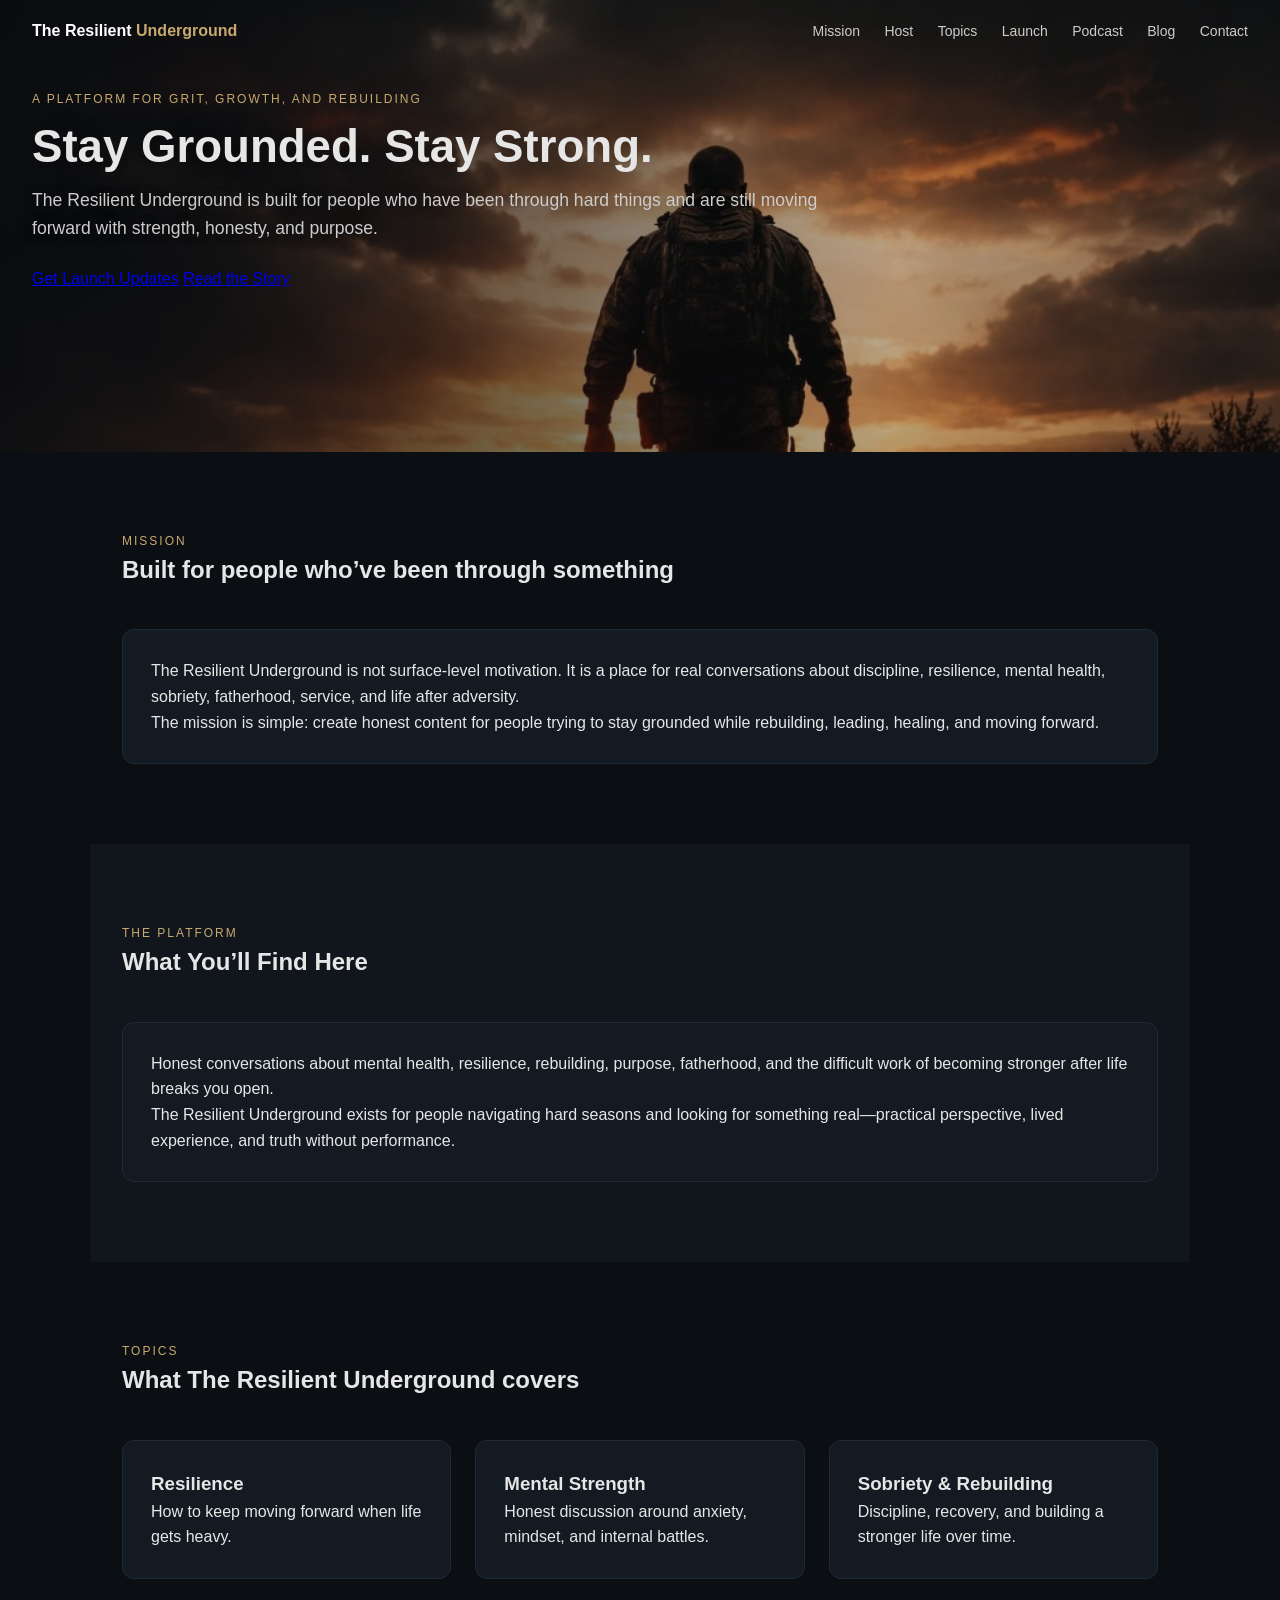
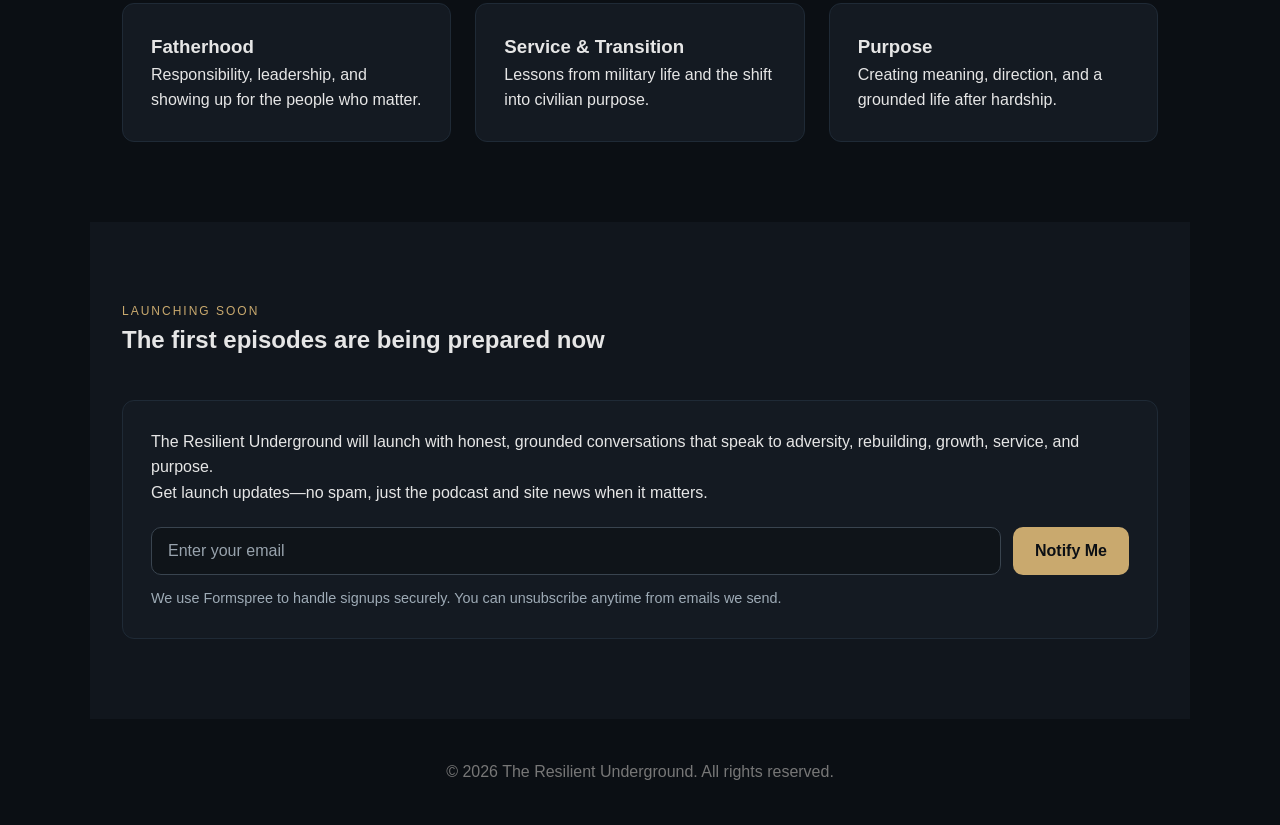
==== index.html @ d8cbc5ac "Hero image: full-width bleed; keep strip height (100% auto) Made-with: Cursor" ====
<!DOCTYPE html>
<html lang="en">
<head>
  <meta charset="UTF-8" />
  <meta name="viewport" content="width=device-width, initial-scale=1.0" />
  <link rel="icon" href="favicon.png" type="image/png" />
  <link rel="apple-touch-icon" href="favicon.png" />
  <title>The Resilient Underground</title>
  <meta
    name="description"
    content="The Resilient Underground is a podcast and platform focused on resilience, mental strength, sobriety, fatherhood, service, and rebuilding after adversity."
  />
  <link rel="stylesheet" href="styles.css?v=20260421-2" />
</head>
<body>

<header class="hero hero--home">
  <nav class="nav">
    <a class="brand" href="index.html" aria-label="The Resilient Underground home">
      <span class="logo-main">The Resilient</span>
      <span class="logo-accent">Underground</span>
    </a>

    <div class="nav-links">
      <a href="#mission">Mission</a>
      <a href="host.html">Host</a>
      <a href="#topics">Topics</a>
      <a href="#launch">Launch</a>
      <a href="podcast.html">Podcast</a>
      <a href="blog.html">Blog</a>
      <a href="contact.html">Contact</a>
    </div>
  </nav>

  <div class="hero-inner">
    <p class="eyebrow">A platform for grit, growth, and rebuilding</p>
    <h1>Stay Grounded. Stay Strong.</h1>
    <p class="hero-copy">
      The Resilient Underground is built for people who have been through hard things
      and are still moving forward with strength, honesty, and purpose.
    </p>

    <div class="hero-actions">
      <a class="button button-gold" href="#launch">Get Launch Updates</a>
      <a class="button button-outline" href="host.html">Read the Story</a>
    </div>
  </div>
</header>

<main>

  <section id="mission" class="section">
    <div class="section-header">
      <p class="section-kicker">Mission</p>
      <h2>Built for people who’ve been through something</h2>
    </div>

    <div class="card">
      <p>
        The Resilient Underground is not surface-level motivation. It is a place for
        real conversations about discipline, resilience, mental health, sobriety,
        fatherhood, service, and life after adversity.
      </p>
      <p>
        The mission is simple: create honest content for people trying to stay
        grounded while rebuilding, leading, healing, and moving forward.
      </p>
    </div>
  </section>

  <section id="what-youll-find" class="section section-alt">
    <div class="section-header">
      <p class="section-kicker">The platform</p>
      <h2>What You’ll Find Here</h2>
    </div>

    <div class="card">
      <p>
        Honest conversations about mental health, resilience, rebuilding, purpose, fatherhood,
        and the difficult work of becoming stronger after life breaks you open.
      </p>
      <p>
        The Resilient Underground exists for people navigating hard seasons and looking for
        something real—practical perspective, lived experience, and truth without performance.
      </p>
    </div>
  </section>

  <section id="topics" class="section">
    <div class="section-header">
      <p class="section-kicker">Topics</p>
      <h2>What The Resilient Underground covers</h2>
    </div>

    <div class="grid">
      <div class="card topic-card">
        <h3>Resilience</h3>
        <p>How to keep moving forward when life gets heavy.</p>
      </div>

      <div class="card topic-card">
        <h3>Mental Strength</h3>
        <p>Honest discussion around anxiety, mindset, and internal battles.</p>
      </div>

      <div class="card topic-card">
        <h3>Sobriety & Rebuilding</h3>
        <p>Discipline, recovery, and building a stronger life over time.</p>
      </div>

      <div class="card topic-card">
        <h3>Fatherhood</h3>
        <p>Responsibility, leadership, and showing up for the people who matter.</p>
      </div>

      <div class="card topic-card">
        <h3>Service & Transition</h3>
        <p>Lessons from military life and the shift into civilian purpose.</p>
      </div>

      <div class="card topic-card">
        <h3>Purpose</h3>
        <p>Creating meaning, direction, and a grounded life after hardship.</p>
      </div>
    </div>
  </section>

  <section id="launch" class="section section-alt">
    <div class="section-header">
      <p class="section-kicker">Launching Soon</p>
      <h2>The first episodes are being prepared now</h2>
    </div>

    <div class="card launch-card">
      <p>
        The Resilient Underground will launch with honest, grounded conversations that
        speak to adversity, rebuilding, growth, service, and purpose.
      </p>

      <p>
        Get launch updates—no spam, just the podcast and site news when it matters.
      </p>

      <!-- Formspree form xpqojagy — dashboard: https://formspree.io/forms/xpqojagy/integration -->
      <form
        class="signup"
        action="https://formspree.io/f/xpqojagy"
        method="POST"
      >
        <input type="hidden" name="_subject" value="The Resilient Underground — launch list signup" />
        <input
          type="hidden"
          name="_next"
          value="https://theresilientunderground.com/index.html#thanks"
        />
        <input type="text" name="_gotcha" class="signup-honeypot" tabindex="-1" autocomplete="off" aria-hidden="true" />
        <label class="signup-label" for="launch-email">Email</label>
        <div class="signup-row">
          <input
            id="launch-email"
            type="email"
            name="email"
            placeholder="Enter your email"
            required
            autocomplete="email"
            inputmode="email"
          />
          <button type="submit">Notify Me</button>
        </div>
      </form>

      <p id="thanks" class="signup-thanks" tabindex="-1">
        Thanks — you’re on the list. We’ll email you when there’s news about the launch.
      </p>

      <p class="small-note">
        We use Formspree to handle signups securely. You can unsubscribe anytime from emails we send.
      </p>
    </div>
  </section>

</main>

<footer class="footer">
  <p>© 2026 The Resilient Underground. All rights reserved.</p>
</footer>

</body>
</html>
---- styles.css ----
/* RESET */
* {
  margin: 0;
  padding: 0;
  box-sizing: border-box;
}

/* BASE */
html {
  overflow-x: hidden;
}

body {
  font-family: -apple-system, BlinkMacSystemFont, "Segoe UI", Roboto, sans-serif;
  background: #0b0f14;
  color: #e6e6e6;
  line-height: 1.6;
  width: 100%;
}

/* NAV */
.nav {
  display: flex;
  justify-content: space-between;
  align-items: center;
  padding: 24px 32px;
  position: relative;
  z-index: 10;
}

.nav-links a {
  margin-left: 20px;
  text-decoration: none;
  color: #ccc;
  font-size: 14px;
}

.nav-links a:hover {
  color: #fff;
}

/* BRAND */
.brand {
  font-weight: bold;
}

a.brand {
  text-decoration: none;
  color: inherit;
  cursor: pointer;
}

a.brand:hover {
  opacity: 0.92;
}

.logo-main {
  color: #fff;
}

.logo-accent {
  color: #c9a96e;
}

/* HERO — one shared block for every page.
   hero-bg.png is 1024×682. The photo strip uses a fraction of full width-height so the
   hero is shorter, main content sits higher, and copy sits under the nav (not pinned
   to the bottom). Taller pages still grow below the strip when copy + nav need it. */
.hero {
  --hero-photo-h-raw: min(calc(100vw * 682 / 1024 * 0.53), 500px);
  --hero-photo-h: max(var(--hero-photo-h-raw), 210px);
  position: relative;
  width: 100vw;
  margin-left: calc(50% - 50vw);
  margin-right: calc(50% - 50vw);
  box-sizing: border-box;
  min-height: var(--hero-photo-h);
  background-color: #0b0f14;
  background-image: none;
  display: flex;
  flex-direction: column;
  justify-content: flex-start;
}

.hero > .nav {
  padding-top: 18px;
  padding-bottom: 18px;
}

.hero::after {
  content: "";
  position: absolute;
  top: 0;
  left: 0;
  right: 0;
  width: 100%;
  height: var(--hero-photo-h);
  z-index: 0;
  overflow: hidden;
  background-color: #0b0f14;
  background-image: url("hero-bg.png");
  /* Full bleed left–right; strip height unchanged—extra image height clips at bottom */
  background-size: 100% auto;
  background-position: center top;
  background-repeat: no-repeat;
  pointer-events: none;
}

/* Readable overlay: keeps gold/white text legible without changing palette */
.hero::before {
  content: "";
  position: absolute;
  inset: 0;
  z-index: 1;
  pointer-events: none;
  background: linear-gradient(
    90deg,
    rgba(8, 10, 14, 0.88) 0%,
    rgba(8, 10, 14, 0.55) 42%,
    rgba(8, 10, 14, 0.28) 70%,
    rgba(8, 10, 14, 0.45) 100%
  );
}

.hero-inner {
  position: relative;
  z-index: 2;
  padding: 28px 32px 36px;
  max-width: 900px;
}

.hero-inner h1 {
  text-shadow: 0 2px 28px rgba(0, 0, 0, 0.45);
}

/* Home — tighter headline so copy sits in the left “sky” band beside the figure */
.hero--home .hero-inner h1 {
  font-size: clamp(2rem, 4.8vw, 2.85rem);
  line-height: 1.12;
  margin-bottom: 14px;
}

.hero-inner .hero-copy {
  text-shadow: 0 1px 14px rgba(0, 0, 0, 0.35);
}

/* TEXT STYLES */
.eyebrow {
  text-transform: uppercase;
  letter-spacing: 2px;
  font-size: 12px;
  color: #c9a96e;
  margin-bottom: 12px;
}

h1 {
  font-size: 3.5rem;
  line-height: 1.1;
  margin-bottom: 20px;
}

.hero-copy {
  font-size: 1.1rem;
  color: #ccc;
  margin-bottom: 24px;
}

/* BUTTONS */
.btn-primary {
  background: #c9a96e;
  color: #000;
  padding: 12px 22px;
  border-radius: 6px;
  text-decoration: none;
  font-weight: 600;
  margin-right: 10px;
}

.btn-secondary {
  border: 1px solid #555;
  color: #ddd;
  padding: 12px 22px;
  border-radius: 6px;
  text-decoration: none;
}

/* SECTIONS */
.section {
  padding: 80px 32px;
  max-width: 1100px;
  margin: auto;
}

.section-alt {
  background: #11161d;
}

/* HEADERS */
.section-header {
  margin-bottom: 40px;
}

.section-kicker {
  color: #c9a96e;
  font-size: 12px;
  text-transform: uppercase;
  letter-spacing: 2px;
}

/* GRID */
.grid {
  display: grid;
  grid-template-columns: repeat(3, 1fr);
  gap: 24px;
}

/* TWO COLUMN */
.two-column {
  display: grid;
  grid-template-columns: repeat(2, 1fr);
  gap: 24px;
}

/* CARDS */
.card {
  background: #141a22;
  padding: 28px;
  border-radius: 12px;
  border: 1px solid #1f2a36;
  transition: 0.2s ease;
}

.card:hover {
  transform: translateY(-4px);
  border-color: #c9a96e;
}

/* Blog — “What Lives Here” thematic list */
.what-lives-here {
  margin-top: 28px;
}

.what-lives-intro {
  margin-bottom: 18px;
  color: #ddd;
}

.what-lives-list {
  margin: 0;
  padding-left: 1.25rem;
  color: #ddd;
  display: flex;
  flex-direction: column;
  gap: 12px;
}

.what-lives-list li {
  padding-left: 0.25rem;
}

.what-lives-list strong {
  color: #f0f0f0;
  font-weight: 600;
}

/* BLOG */
.blog-container {
  max-width: 800px;
  margin: auto;
}

.host-bio p {
  margin-bottom: 1.35rem;
  color: #ddd;
  font-size: 1.05rem;
  line-height: 1.7;
}

.host-bio p:last-child {
  margin-bottom: 0;
}

.blog-intro {
  font-size: 1.2rem;
  margin-bottom: 24px;
  color: #ddd;
}

.blog-container h2 {
  margin-top: 28px;
  margin-bottom: 10px;
}

.blog-close {
  margin-top: 40px;
  font-weight: bold;
}

/* LINKS */
.post-link {
  text-decoration: none;
  color: inherit;
}

/* LAUNCH EMAIL SIGNUP */
.signup {
  display: flex;
  flex-direction: column;
  gap: 10px;
  margin-top: 22px;
}

.signup-label {
  position: absolute;
  width: 1px;
  height: 1px;
  padding: 0;
  margin: -1px;
  overflow: hidden;
  clip: rect(0, 0, 0, 0);
  white-space: nowrap;
  border: 0;
}

.signup-honeypot {
  position: absolute;
  left: -9999px;
  width: 1px;
  height: 1px;
  opacity: 0;
}

.signup-row {
  display: flex;
  gap: 12px;
  flex-wrap: wrap;
  align-items: stretch;
}

.signup-row input[type="email"] {
  flex: 1 1 260px;
  min-width: 220px;
  padding: 14px 16px;
  border-radius: 10px;
  border: 1px solid #39444f;
  background: #0f1419;
  color: #e6e6e6;
  font-size: 1rem;
}

.signup-row input[type="email"]::placeholder {
  color: #98a3ad;
}

.signup-row input[type="email"]:focus {
  outline: 2px solid #c9a96e;
  outline-offset: 2px;
}

.signup-row button[type="submit"] {
  padding: 14px 22px;
  border: none;
  border-radius: 10px;
  background: #c9a96e;
  color: #0b0f14;
  font-weight: 700;
  font-size: 1rem;
  cursor: pointer;
}

.signup-row button[type="submit"]:hover {
  filter: brightness(1.05);
}

.signup-thanks {
  display: none;
  margin-top: 16px;
  padding: 14px 16px;
  border-radius: 10px;
  border: 1px solid #2a4a3a;
  background: rgba(42, 74, 58, 0.25);
  color: #c8e6d5;
}

.signup-thanks:target {
  display: block;
}

.small-note {
  margin-top: 12px;
  color: #9eabb6;
  font-size: 0.9rem;
}

/* CONTACT */
.contact-intro-card .contact-email-link {
  font-size: 1.25rem;
  font-weight: 600;
  color: #c9a96e;
  text-decoration: none;
  word-break: break-all;
}

.contact-intro-card .contact-email-link:hover {
  text-decoration: underline;
}

.contact-form-lead {
  margin-top: 12px;
  max-width: 640px;
  color: #b8c0c8;
  font-size: 1rem;
  line-height: 1.55;
}

.contact-form-lead a {
  color: #c9a96e;
  text-decoration: none;
}

.contact-form-lead a:hover {
  text-decoration: underline;
}

.contact-form {
  display: flex;
  flex-direction: column;
  gap: 18px;
  margin-top: 8px;
  max-width: 560px;
}

.contact-honeypot {
  position: absolute;
  left: -9999px;
  width: 1px;
  height: 1px;
  opacity: 0;
}

.contact-field {
  display: flex;
  flex-direction: column;
  gap: 8px;
}

.contact-label {
  font-size: 0.9rem;
  font-weight: 600;
  color: #c8d0d8;
}

.contact-form input[type="text"],
.contact-form input[type="email"],
.contact-form textarea {
  padding: 14px 16px;
  border-radius: 10px;
  border: 1px solid #39444f;
  background: #0f1419;
  color: #e6e6e6;
  font-size: 1rem;
  font-family: inherit;
  width: 100%;
}

.contact-form textarea {
  resize: vertical;
  min-height: 140px;
}

.contact-form input::placeholder,
.contact-form textarea::placeholder {
  color: #98a3ad;
}

.contact-form input:focus,
.contact-form textarea:focus {
  outline: 2px solid #c9a96e;
  outline-offset: 2px;
}

.contact-submit {
  align-self: flex-start;
  margin-top: 4px;
  padding: 14px 26px;
  border: none;
  border-radius: 10px;
  background: #c9a96e;
  color: #0b0f14;
  font-weight: 700;
  font-size: 1rem;
  cursor: pointer;
  font-family: inherit;
}

.contact-submit:hover {
  filter: brightness(1.05);
}

.contact-thanks {
  display: none;
  margin-top: 20px;
  padding: 14px 16px;
  border-radius: 10px;
  border: 1px solid #2a4a3a;
  background: rgba(42, 74, 58, 0.25);
  color: #c8e6d5;
}

.contact-thanks:target {
  display: block;
}

.contact-inline-link {
  color: #c9a96e;
  text-decoration: none;
}

.contact-inline-link:hover {
  text-decoration: underline;
}

/* PODCAST — pre-launch / Libsyn */
.podcast-soon-line {
  margin: 12px 0 0;
  max-width: 560px;
  color: #b8c0c8;
  font-size: 1.1rem;
}

.listen-link-cta--disabled {
  display: inline-block;
  margin-top: 8px;
  padding: 12px 18px;
  border-radius: 10px;
  background: #3d3a32;
  color: #8a8580;
  font-weight: 700;
  cursor: not-allowed;
  user-select: none;
}

.podcast-player-card .podcast-embed {
  margin-top: 18px;
  border-radius: 12px;
  overflow: hidden;
  border: 1px solid #2a333c;
  background: #0b0f14;
}

.podcast-embed__frame {
  display: block;
  width: 100%;
  height: 90px;
  border: 0;
  vertical-align: bottom;
}

.listen-card .listen-list {
  list-style: none;
  margin: 20px 0 0;
  padding: 0;
  display: flex;
  flex-wrap: wrap;
  gap: 12px;
}

.listen-link {
  display: inline-block;
  padding: 12px 18px;
  border-radius: 10px;
  border: 1px solid #39444f;
  color: #e6e6e6;
  text-decoration: none;
  font-weight: 600;
  font-size: 0.95rem;
  transition: border-color 0.2s ease, color 0.2s ease;
}

.listen-link:hover {
  border-color: #c9a96e;
  color: #fff;
}

.listen-link--disabled {
  pointer-events: none;
  cursor: not-allowed;
  opacity: 0.9;
}

.listen-link--disabled:hover {
  border-color: #39444f;
  color: #e6e6e6;
}

.listen-link-cta {
  display: inline-block;
  margin-top: 8px;
  padding: 12px 18px;
  border-radius: 10px;
  background: #c9a96e;
  color: #0b0f14;
  text-decoration: none;
  font-weight: 700;
}

.listen-link-cta:hover {
  filter: brightness(1.06);
}

/* FOOTER */
.footer {
  text-align: center;
  padding: 40px;
  color: #777;
}

/* ========================= */
/* RESPONSIVE FIX (IMPORTANT) */
/* ========================= */

/* Keep horizontal longer */
@media (max-width: 900px) {
  .grid {
    grid-template-columns: 1fr;
  }
}

/* Only stack two-column on smaller screens */
@media (max-width: 700px) {
  .two-column {
    grid-template-columns: 1fr;
  }

  h1 {
    font-size: 2.4rem;
  }

  .hero--home .hero-inner h1 {
    font-size: clamp(1.75rem, 7vw, 2.35rem);
  }

  .nav {
    flex-direction: column;
    align-items: flex-start;
  }

  .nav-links {
    margin-top: 10px;
  }
}
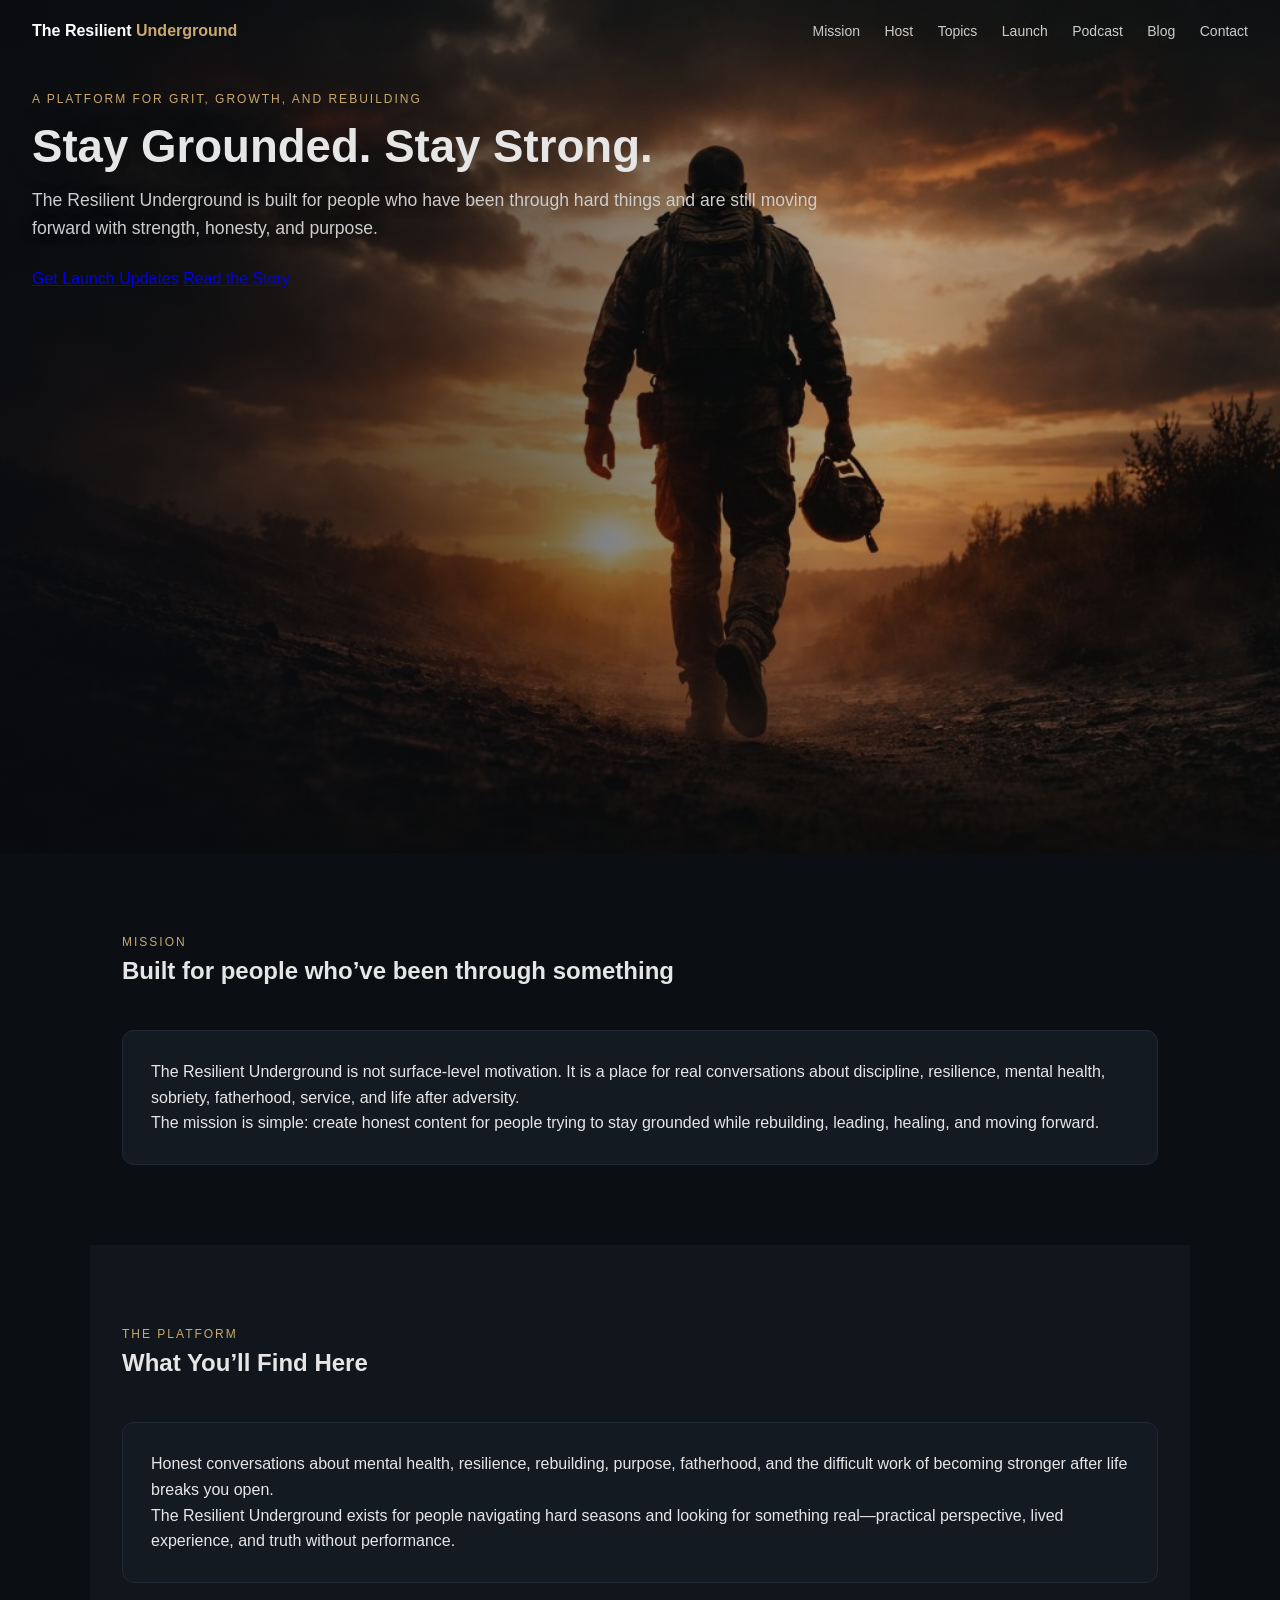
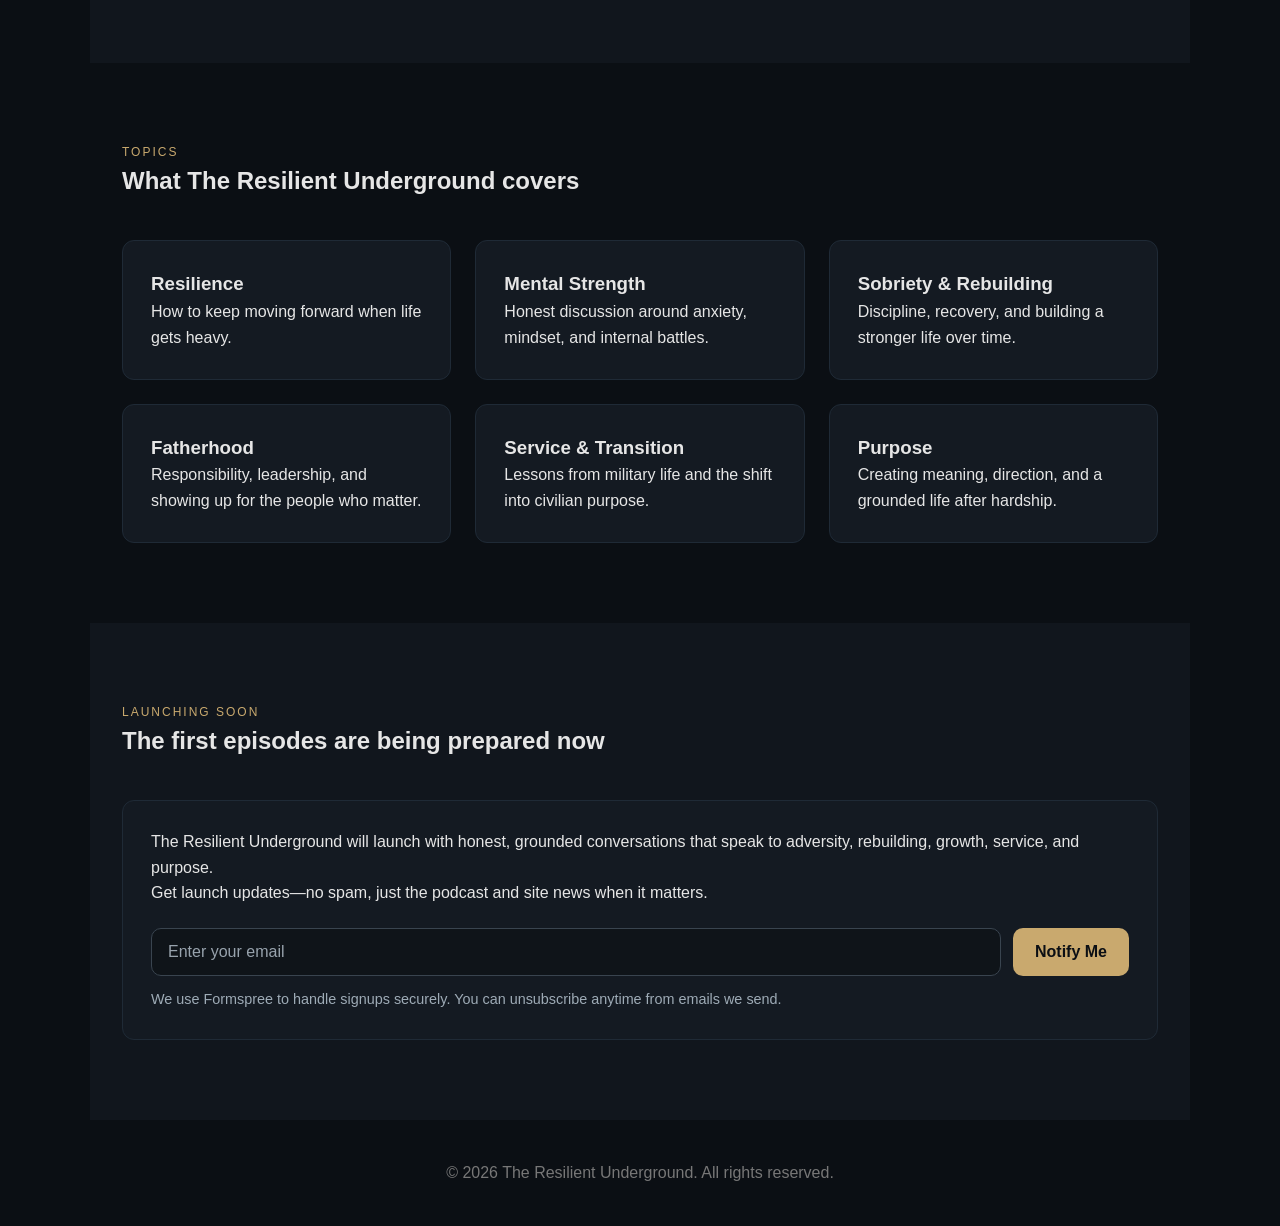
==== commit 12ccd890: "Hero: show full image at full width (aspect-ratio strip, no crop) Made-with: Cursor" ====
--- a/index.html
+++ b/index.html
@@ -10,7 +10,7 @@
     name="description"
     content="The Resilient Underground is a podcast and platform focused on resilience, mental strength, sobriety, fatherhood, service, and rebuilding after adversity."
   />
-  <link rel="stylesheet" href="styles.css?v=20260421-2" />
+  <link rel="stylesheet" href="styles.css?v=20260421-3" />
 </head>
 <body>
 
--- a/styles.css
+++ b/styles.css
@@ -63,12 +63,10 @@
 }
 
 /* HERO — one shared block for every page.
-   hero-bg.png is 1024×682. The photo strip uses a fraction of full width-height so the
-   hero is shorter, main content sits higher, and copy sits under the nav (not pinned
-   to the bottom). Taller pages still grow below the strip when copy + nav need it. */
+   hero-bg.png is 1024×682. Full bleed width with background-size: 100% auto; strip height
+   matches that aspect ratio so the entire image is visible (uniform scale, no cropping). */
 .hero {
-  --hero-photo-h-raw: min(calc(100vw * 682 / 1024 * 0.53), 500px);
-  --hero-photo-h: max(var(--hero-photo-h-raw), 210px);
+  --hero-photo-h: calc(100vw * 682 / 1024);
   position: relative;
   width: 100vw;
   margin-left: calc(50% - 50vw);
@@ -96,10 +94,9 @@
   width: 100%;
   height: var(--hero-photo-h);
   z-index: 0;
-  overflow: hidden;
   background-color: #0b0f14;
   background-image: url("hero-bg.png");
-  /* Full bleed left–right; strip height unchanged—extra image height clips at bottom */
+  /* Full width; height of layer matches image aspect ratio → whole image, proportional */
   background-size: 100% auto;
   background-position: center top;
   background-repeat: no-repeat;
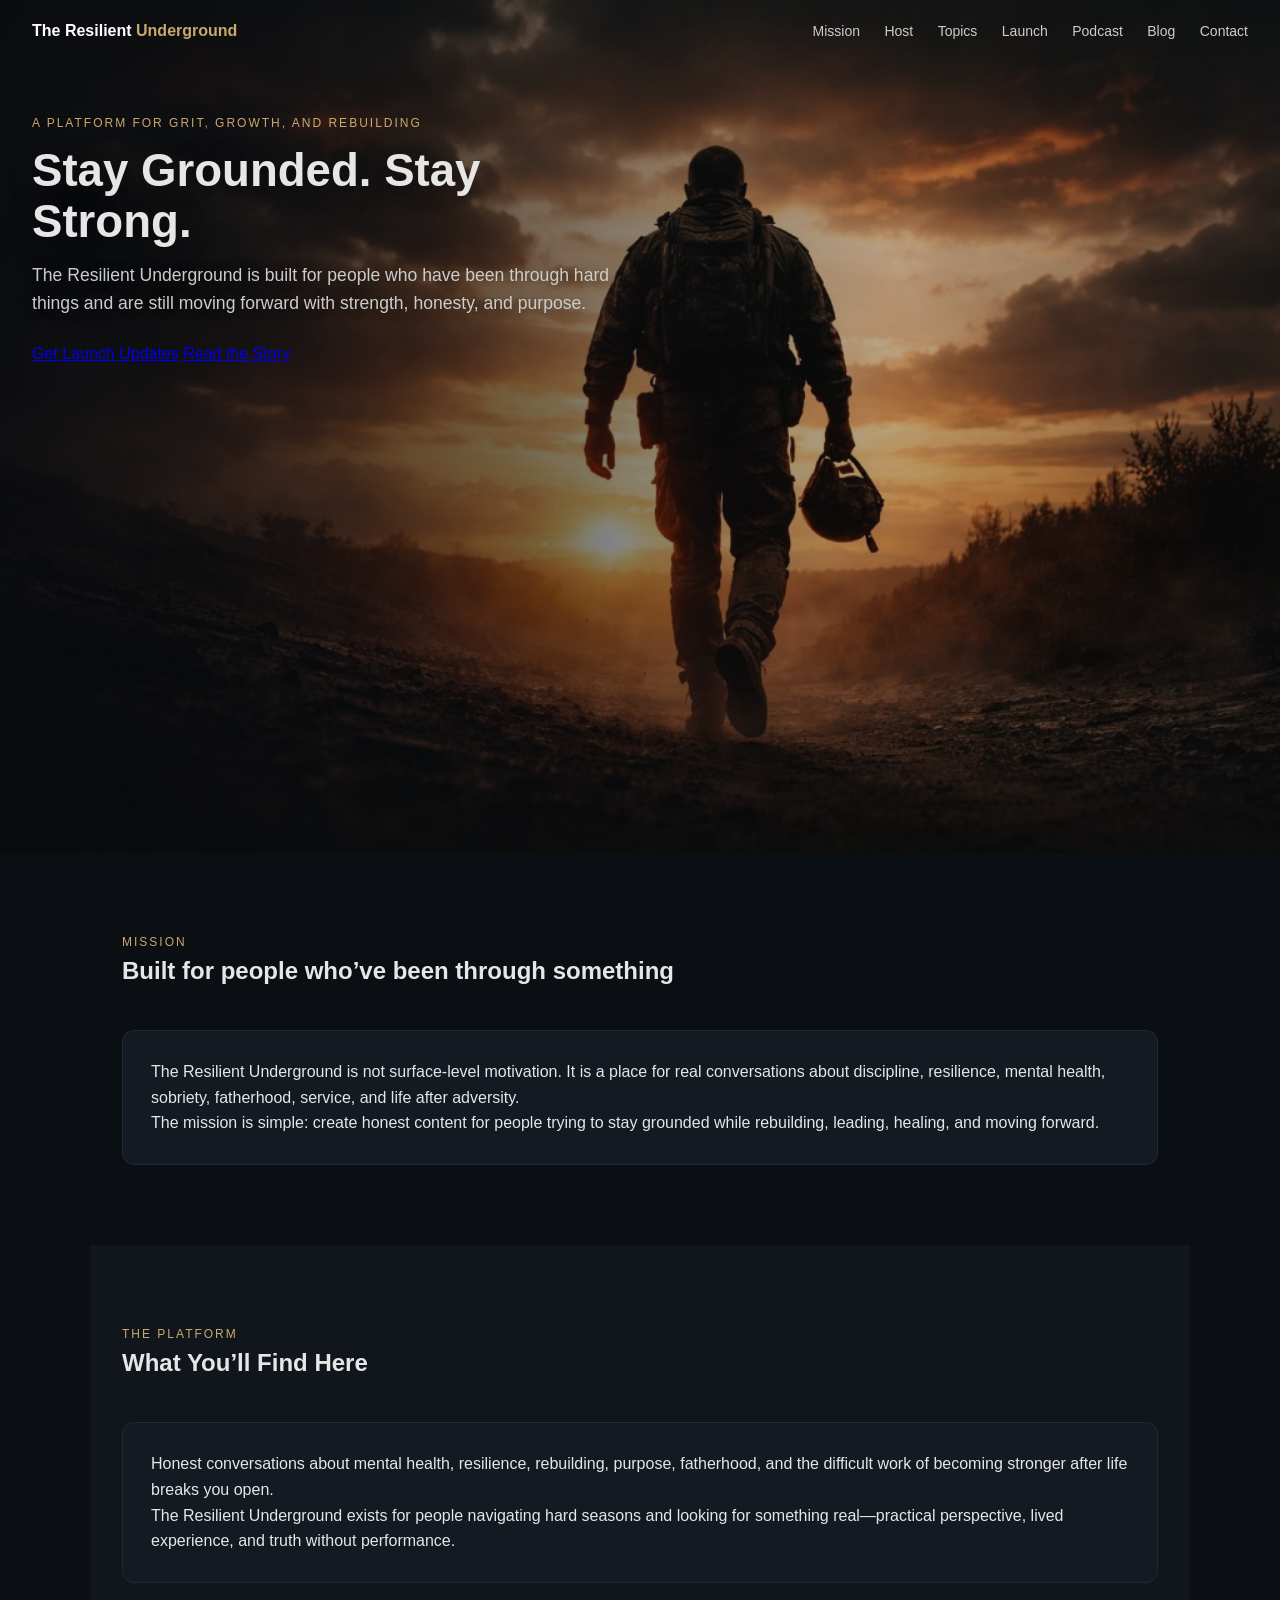
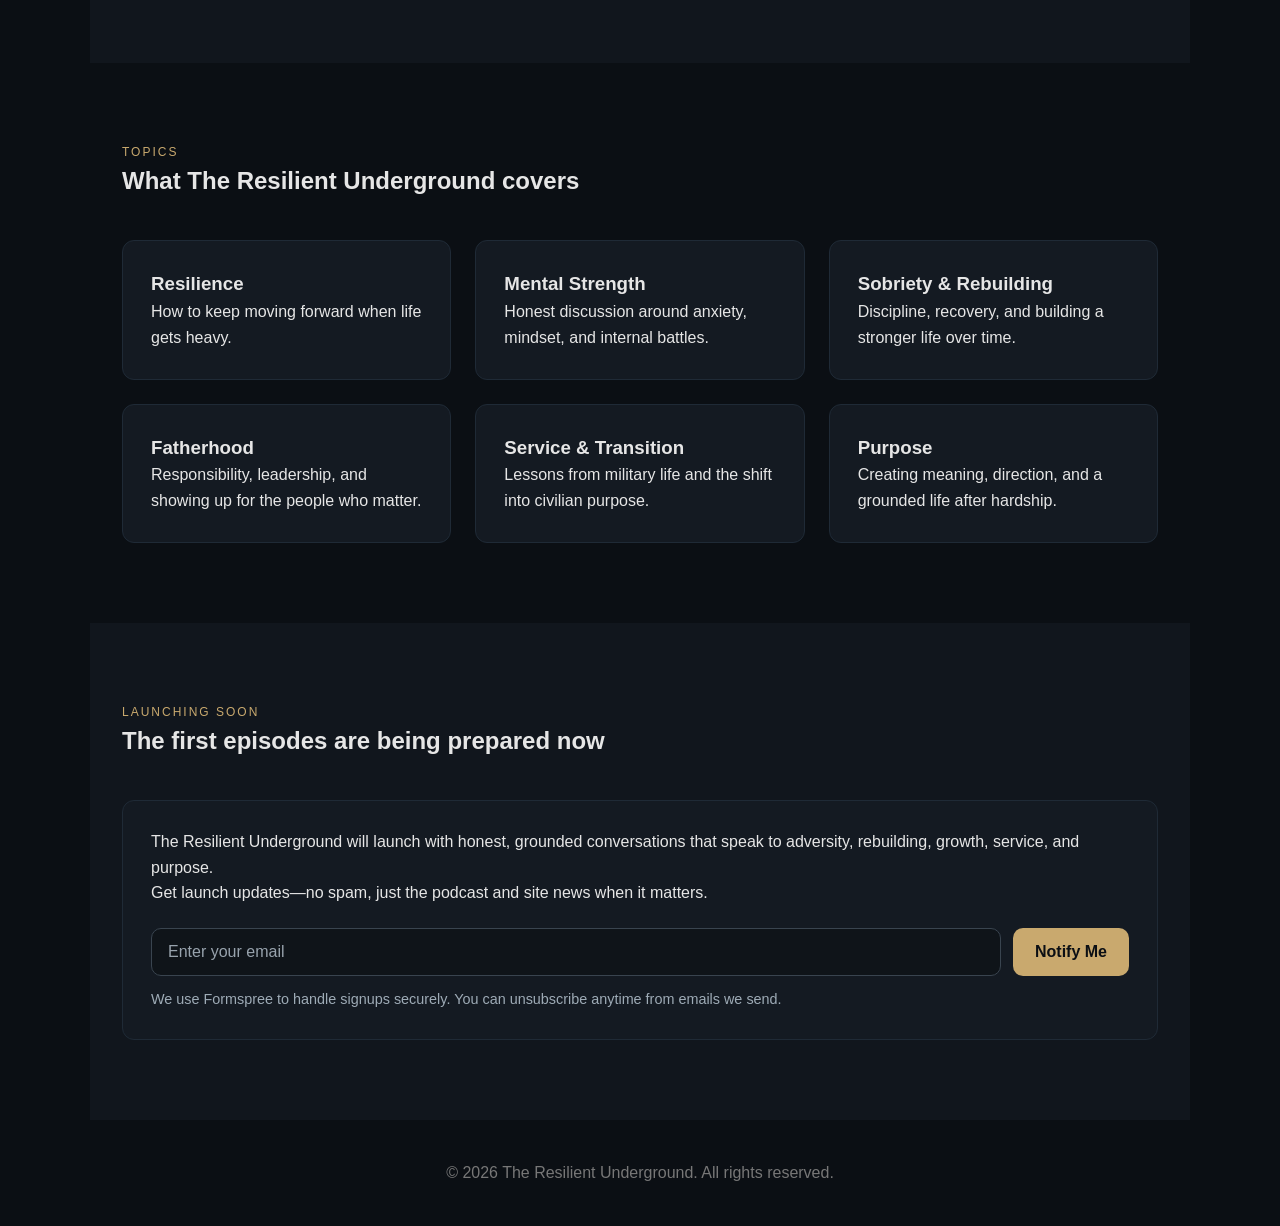
==== commit 2664bb30: "Home hero: lower copy block and tighten text width. Move the home headline/copy down to shoulder lev" ====
--- a/index.html
+++ b/index.html
@@ -10,7 +10,7 @@
     name="description"
     content="The Resilient Underground is a podcast and platform focused on resilience, mental strength, sobriety, fatherhood, service, and rebuilding after adversity."
   />
-  <link rel="stylesheet" href="styles.css?v=20260421-3" />
+  <link rel="stylesheet" href="styles.css?v=20260421-4" />
 </head>
 <body>
 
--- a/styles.css
+++ b/styles.css
@@ -137,6 +137,15 @@
   margin-bottom: 14px;
 }
 
+.hero--home .hero-inner {
+  padding-top: 52px;
+  max-width: 680px;
+}
+
+.hero--home .hero-inner .hero-copy {
+  max-width: 620px;
+}
+
 .hero-inner .hero-copy {
   text-shadow: 0 1px 14px rgba(0, 0, 0, 0.35);
 }
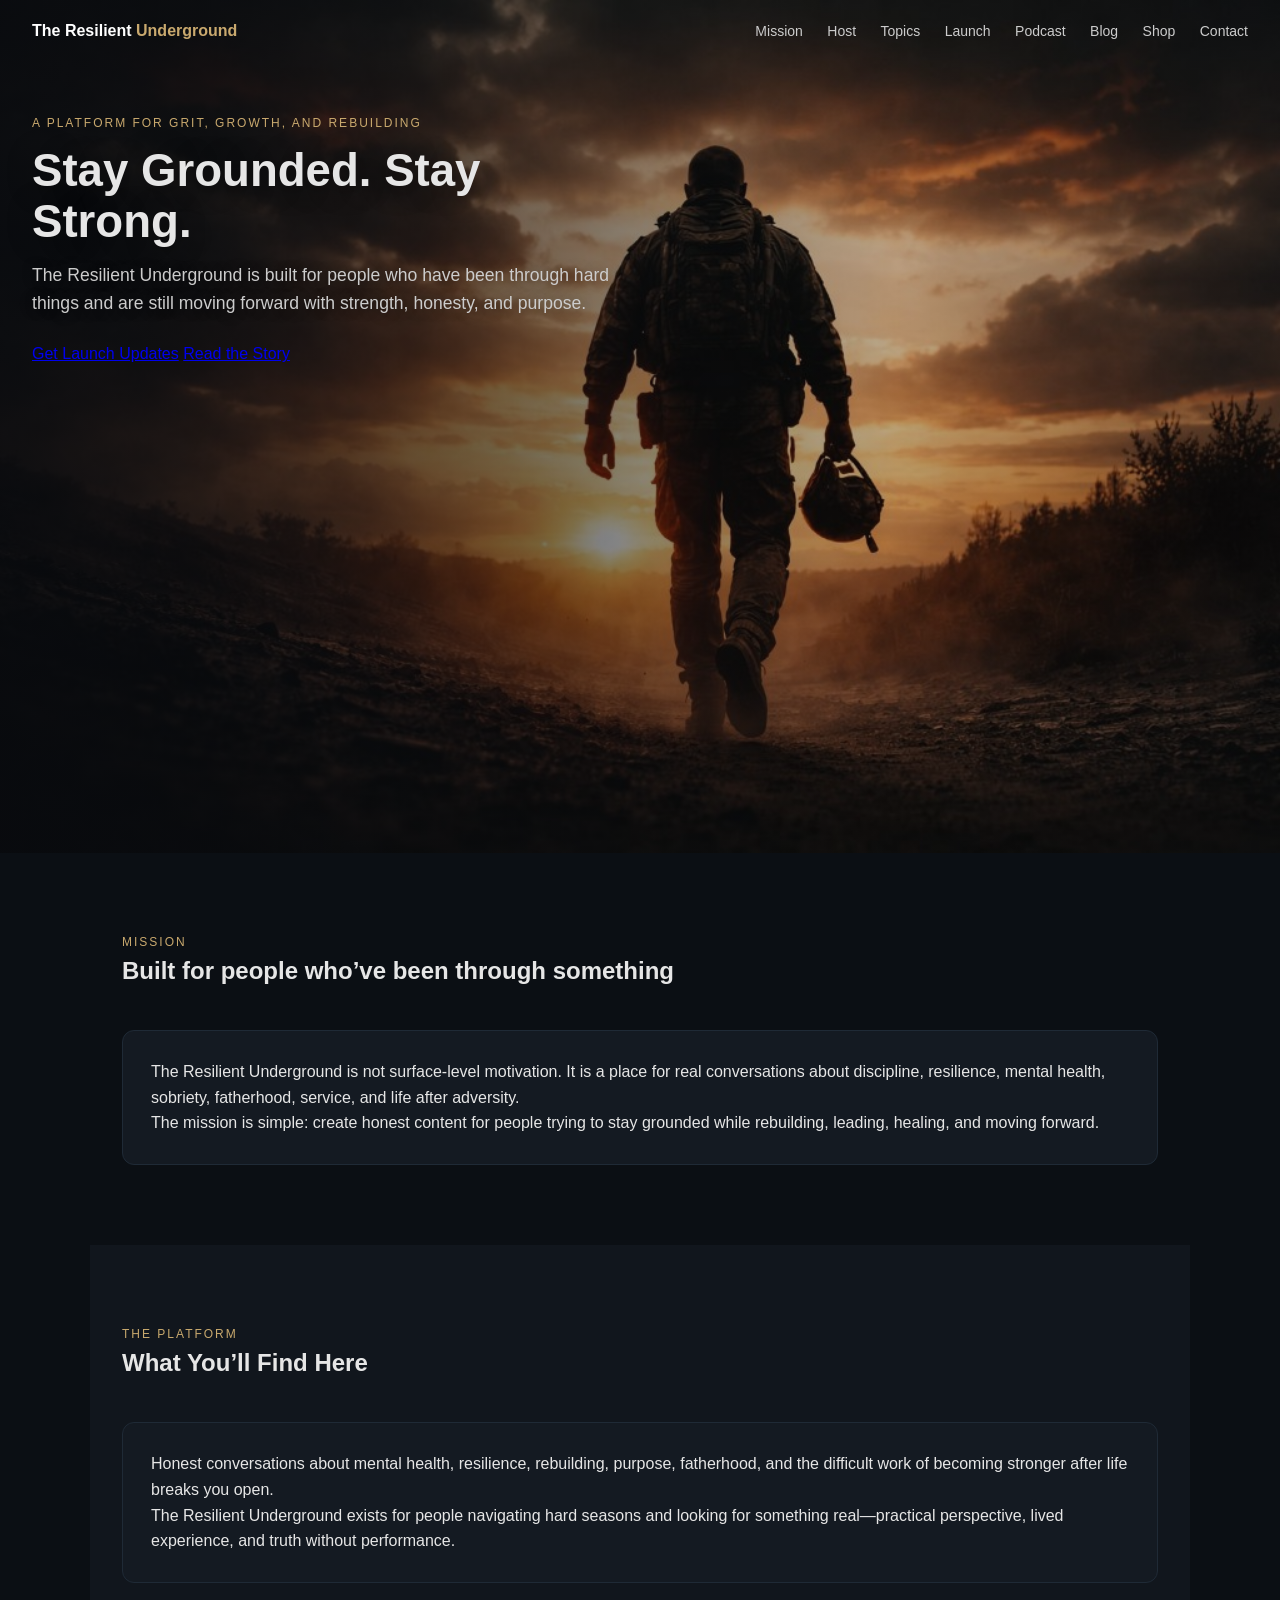
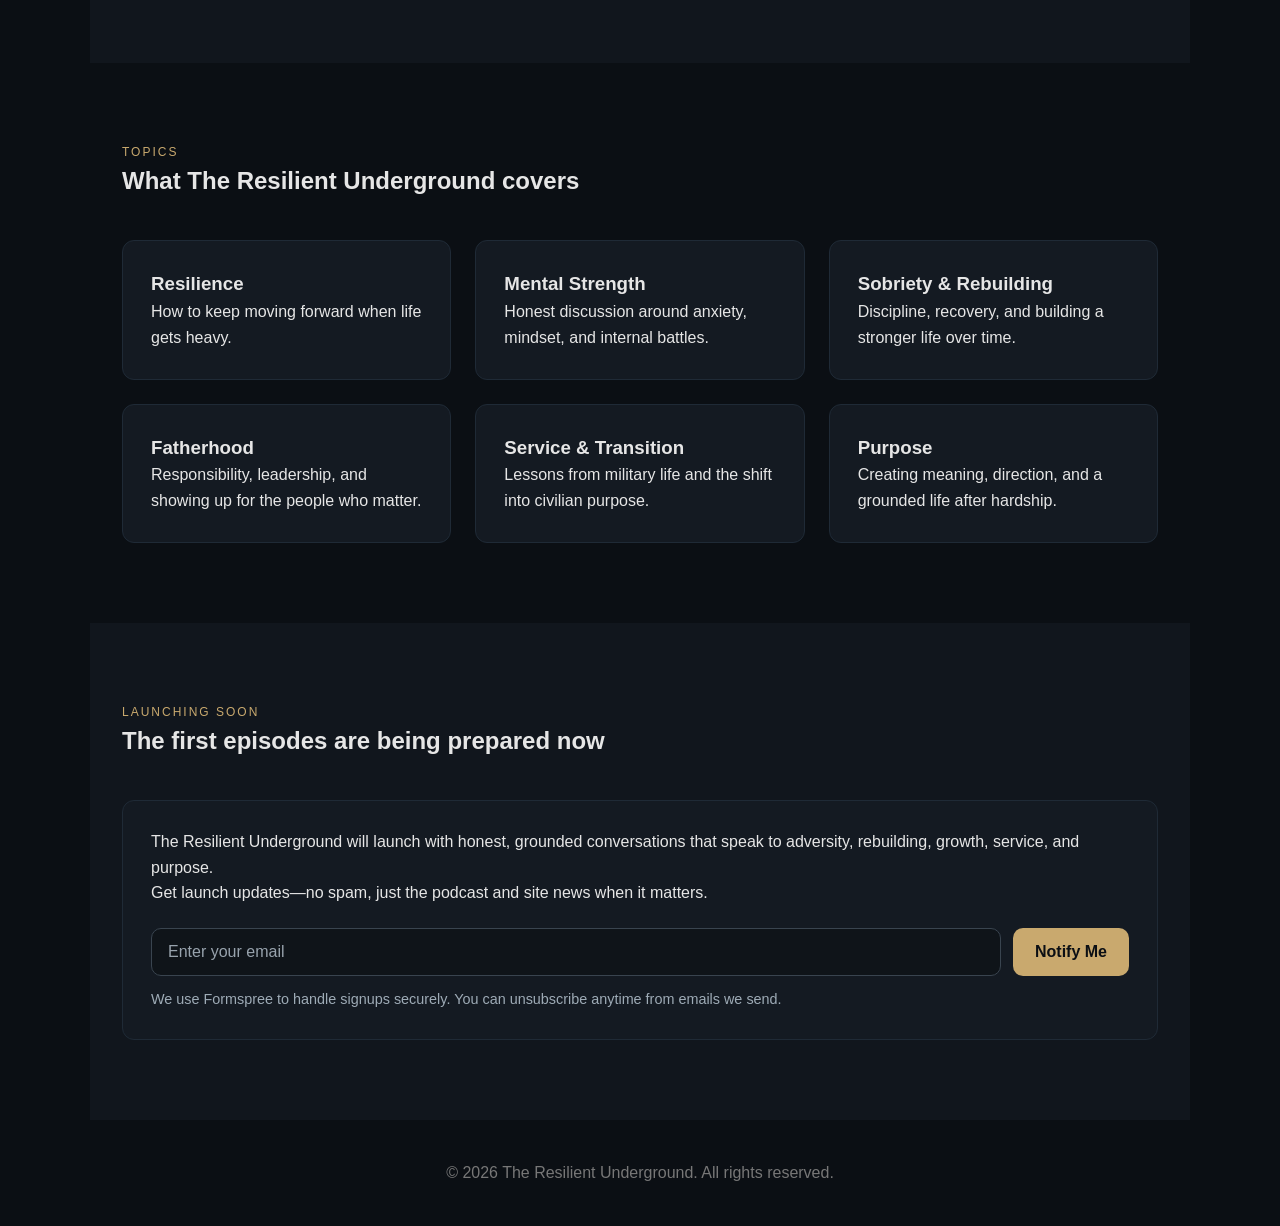
==== commit 75d03a0f: "Add Shop page with hero, product preview grid, and Coming Soon message New shop.html reuses the shar" ====
--- a/index.html
+++ b/index.html
@@ -10,7 +10,7 @@
     name="description"
     content="The Resilient Underground is a podcast and platform focused on resilience, mental strength, sobriety, fatherhood, service, and rebuilding after adversity."
   />
-  <link rel="stylesheet" href="styles.css?v=20260421-4" />
+  <link rel="stylesheet" href="styles.css?v=20260422-2" />
 </head>
 <body>
 
@@ -28,6 +28,7 @@
       <a href="#launch">Launch</a>
       <a href="podcast.html">Podcast</a>
       <a href="blog.html">Blog</a>
+      <a href="shop.html">Shop</a>
       <a href="contact.html">Contact</a>
     </div>
   </nav>
--- a/styles.css
+++ b/styles.css
@@ -146,6 +146,42 @@
   max-width: 620px;
 }
 
+.hero--blog {
+  --hero-photo-h: calc(100vw * 682 / 1024);
+}
+
+.hero--blog .hero-inner {
+  max-width: 680px;
+}
+
+.hero--blog .hero-copy {
+  max-width: 590px;
+}
+
+.hero--contact {
+  --hero-photo-h: calc(100vw * 682 / 1024);
+}
+
+.hero--contact .hero-inner {
+  max-width: 700px;
+}
+
+.hero--contact .hero-copy {
+  max-width: 680px;
+}
+
+.hero--shop {
+  --hero-photo-h: calc(100vw * 682 / 1024);
+}
+
+.hero--shop .hero-inner {
+  max-width: 700px;
+}
+
+.hero--shop .hero-copy {
+  max-width: 640px;
+}
+
 .hero-inner .hero-copy {
   text-shadow: 0 1px 14px rgba(0, 0, 0, 0.35);
 }
@@ -614,6 +650,131 @@
   filter: brightness(1.06);
 }
 
+/* SHOP — coming-soon banner + product preview cards */
+.coming-soon-card {
+  text-align: center;
+}
+
+.coming-soon-card h2 {
+  margin-bottom: 10px;
+}
+
+.coming-soon-copy {
+  max-width: 640px;
+  margin: 0 auto;
+  color: #c8d0d8;
+  font-size: 1.05rem;
+}
+
+.coming-soon-copy a {
+  color: #c9a96e;
+  text-decoration: none;
+  font-weight: 600;
+}
+
+.coming-soon-copy a:hover {
+  text-decoration: underline;
+}
+
+.product-grid {
+  gap: 28px;
+}
+
+.product-card {
+  display: flex;
+  flex-direction: column;
+}
+
+/* Square thumbnail well — holds the placeholder now, the final <img> later */
+.product-thumb {
+  position: relative;
+  aspect-ratio: 1 / 1;
+  border-radius: 10px;
+  overflow: hidden;
+  margin-bottom: 18px;
+  background: #0f1419;
+  border: 1px solid #1f2a36;
+}
+
+.product-thumb__img {
+  display: block;
+  width: 100%;
+  height: 100%;
+  object-fit: cover;
+}
+
+.product-thumb__placeholder {
+  position: absolute;
+  inset: 0;
+  display: flex;
+  align-items: center;
+  justify-content: center;
+  text-align: center;
+  padding: 16px;
+  color: #7f8b96;
+  font-size: 0.95rem;
+  letter-spacing: 1px;
+  text-transform: uppercase;
+  background-image: repeating-linear-gradient(
+    45deg,
+    rgba(201, 169, 110, 0.05) 0,
+    rgba(201, 169, 110, 0.05) 12px,
+    transparent 12px,
+    transparent 24px
+  );
+}
+
+.product-badge {
+  position: absolute;
+  top: 12px;
+  left: 12px;
+  padding: 5px 12px;
+  border-radius: 999px;
+  background: rgba(201, 169, 110, 0.92);
+  color: #0b0f14;
+  font-size: 0.72rem;
+  font-weight: 700;
+  text-transform: uppercase;
+  letter-spacing: 1px;
+}
+
+.product-name {
+  margin-bottom: 8px;
+}
+
+.product-desc {
+  color: #b8c0c8;
+  font-size: 0.98rem;
+  margin-bottom: 18px;
+}
+
+.product-cta {
+  align-self: flex-start;
+  margin-top: auto;
+  padding: 11px 20px;
+  border-radius: 10px;
+  background: #c9a96e;
+  color: #0b0f14;
+  text-decoration: none;
+  font-weight: 700;
+  font-size: 0.95rem;
+}
+
+.product-cta:hover {
+  filter: brightness(1.06);
+}
+
+.product-cta--disabled {
+  background: #3d3a32;
+  color: #8a8580;
+  cursor: not-allowed;
+  user-select: none;
+}
+
+.product-cta--disabled:hover {
+  filter: none;
+}
+
 /* FOOTER */
 .footer {
   text-align: center;
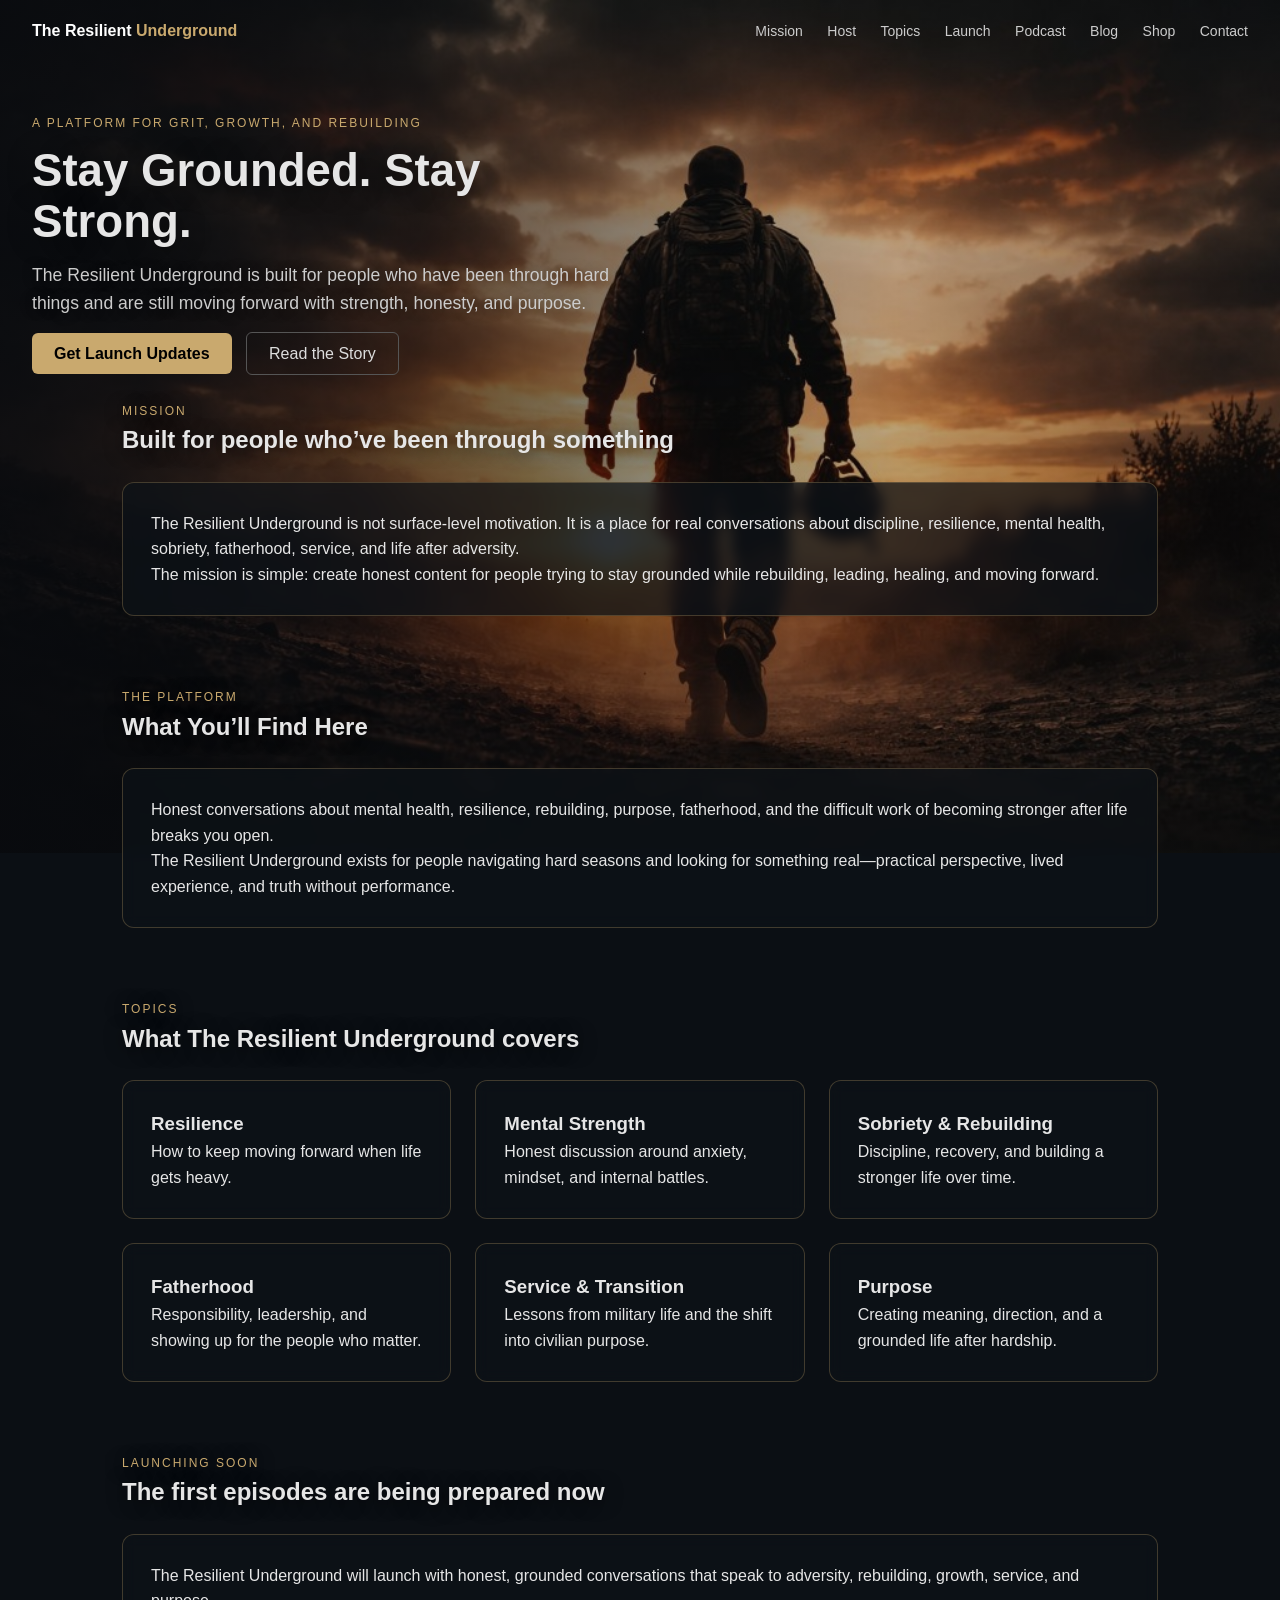
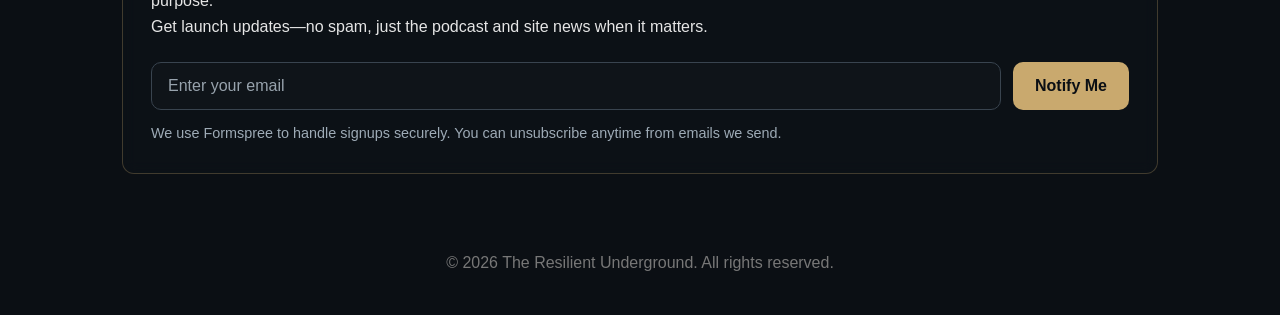
==== commit d51e139d: "Home page: overlay content on hero image and fix hero button styles Apply the same .overlay-main tre" ====
--- a/index.html
+++ b/index.html
@@ -10,7 +10,7 @@
     name="description"
     content="The Resilient Underground is a podcast and platform focused on resilience, mental strength, sobriety, fatherhood, service, and rebuilding after adversity."
   />
-  <link rel="stylesheet" href="styles.css?v=20260422-2" />
+  <link rel="stylesheet" href="styles.css?v=20260707" />
 </head>
 <body>
 
@@ -42,13 +42,13 @@
     </p>
 
     <div class="hero-actions">
-      <a class="button button-gold" href="#launch">Get Launch Updates</a>
-      <a class="button button-outline" href="host.html">Read the Story</a>
+      <a class="btn-primary" href="#launch">Get Launch Updates</a>
+      <a class="btn-secondary" href="host.html">Read the Story</a>
     </div>
   </div>
 </header>
 
-<main>
+<main class="overlay-main">
 
   <section id="mission" class="section">
     <div class="section-header">
--- a/styles.css
+++ b/styles.css
@@ -775,6 +775,65 @@
   filter: none;
 }
 
+/* CONTENT OVERLAY — page content rides up over the lower hero photo.
+   Photo height is 100vw*682/1024 ≈ 66.6vw; content starts at ≈43% of the
+   photo (the hero figure's waistline) ≈ 28.6vw, so pull-up ≈ 38vw. */
+.overlay-main {
+  position: relative;
+  z-index: 3;
+  margin-top: -38vw;
+}
+
+.overlay-main .section {
+  padding-top: 36px;
+  padding-bottom: 36px;
+}
+
+.overlay-main .section-alt {
+  background: transparent;
+}
+
+.overlay-main .section-header {
+  margin-bottom: 22px;
+}
+
+.overlay-main .section-header h2,
+.overlay-main .section-header p {
+  text-shadow: 0 2px 18px rgba(0, 0, 0, 0.65);
+}
+
+/* Frosted-glass cards keep the photo visible behind the copy */
+.overlay-main .card,
+.overlay-main .host-bio {
+  background: rgba(13, 18, 24, 0.72);
+  backdrop-filter: blur(7px);
+  -webkit-backdrop-filter: blur(7px);
+  border-color: rgba(201, 169, 110, 0.28);
+}
+
+/* Host bio is plain text, not a card — give it the same frosted backing */
+.overlay-main .host-bio {
+  border: 1px solid rgba(201, 169, 110, 0.28);
+  border-radius: 12px;
+  padding: 28px;
+}
+
+/* Below ~1000px the photo strip is too short to hold content — stack normally */
+@media (max-width: 1000px) {
+  .overlay-main {
+    margin-top: 0;
+  }
+
+  .overlay-main .section {
+    padding-top: 80px;
+    padding-bottom: 80px;
+  }
+
+  .overlay-main .section-alt {
+    background: #11161d;
+  }
+}
+
 /* FOOTER */
 .footer {
   text-align: center;
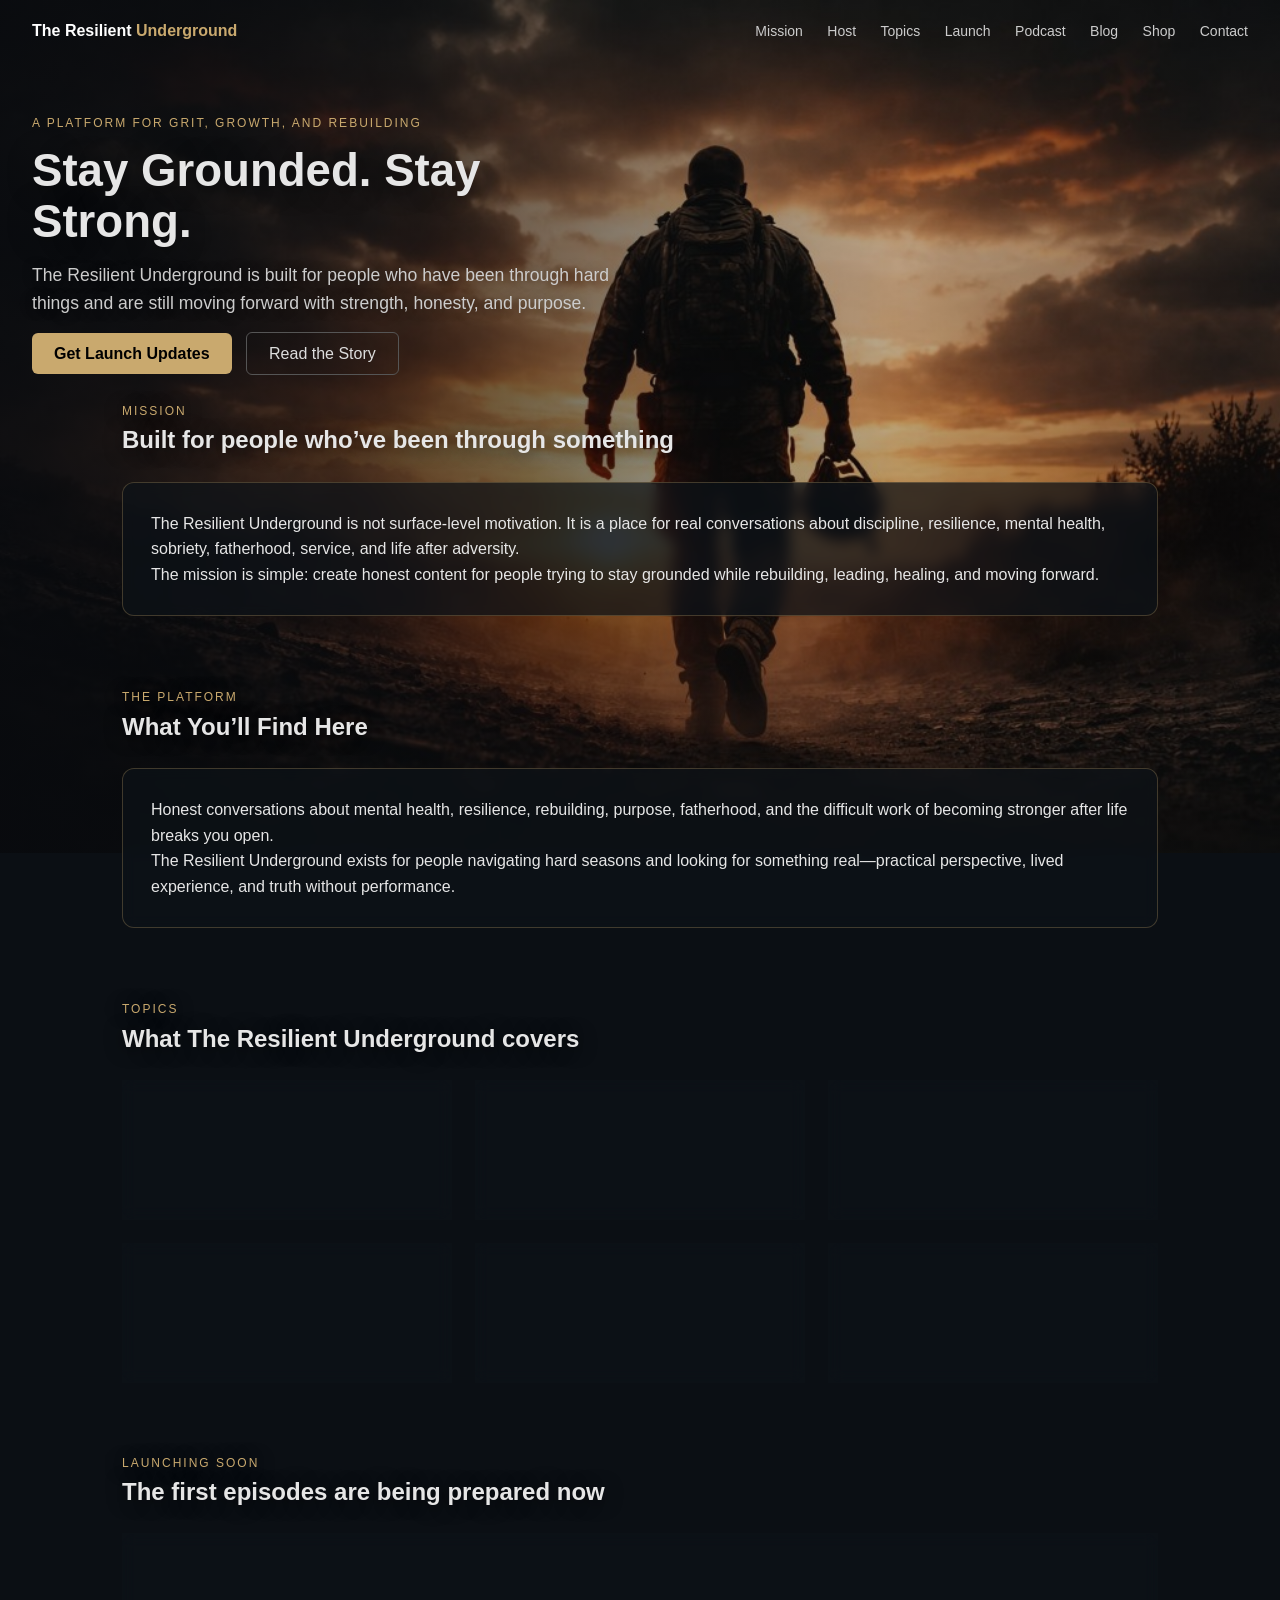
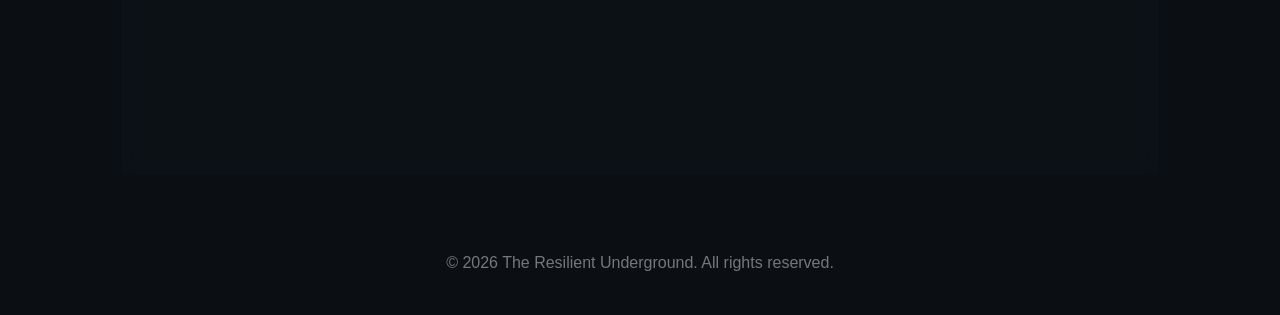
==== commit 10c275ef: "Add optimized 16px and 32px favicons Generate favicon-16.png (1.2 KB) and favicon-32.png (3.1 KB) fr" ====
--- a/index.html
+++ b/index.html
@@ -3,6 +3,8 @@
 <head>
   <meta charset="UTF-8" />
   <meta name="viewport" content="width=device-width, initial-scale=1.0" />
+  <link rel="icon" type="image/png" sizes="32x32" href="favicon-32.png" />
+  <link rel="icon" type="image/png" sizes="16x16" href="favicon-16.png" />
   <link rel="icon" href="favicon.png" type="image/png" />
   <link rel="apple-touch-icon" href="favicon.png" />
   <title>The Resilient Underground</title>
--- a/styles.css
+++ b/styles.css
@@ -685,10 +685,10 @@
   flex-direction: column;
 }
 
-/* Square thumbnail well — holds the placeholder now, the final <img> later */
+/* Book/planner cover well — 2:3 portrait to match a 6×9 cover */
 .product-thumb {
   position: relative;
-  aspect-ratio: 1 / 1;
+  aspect-ratio: 2 / 3;
   border-radius: 10px;
   overflow: hidden;
   margin-bottom: 18px;
@@ -701,6 +701,16 @@
   width: 100%;
   height: 100%;
   object-fit: cover;
+}
+
+/* Small format label under the title (e.g. "Book · Daily practices") */
+.product-tag {
+  color: #c9a96e;
+  font-size: 0.72rem;
+  font-weight: 700;
+  text-transform: uppercase;
+  letter-spacing: 1.5px;
+  margin-bottom: 10px;
 }
 
 .product-thumb__placeholder {
@@ -748,9 +758,15 @@
   margin-bottom: 18px;
 }
 
+/* Button row — sits at the bottom of the card so uneven copy still aligns */
+.product-actions {
+  display: flex;
+  flex-wrap: wrap;
+  gap: 10px;
+  margin-top: auto;
+}
+
 .product-cta {
-  align-self: flex-start;
-  margin-top: auto;
   padding: 11px 20px;
   border-radius: 10px;
   background: #c9a96e;
@@ -762,6 +778,19 @@
 
 .product-cta:hover {
   filter: brightness(1.06);
+}
+
+/* Secondary action (e.g. Etsy digital download) — outlined, not gold */
+.product-cta--alt {
+  background: transparent;
+  color: #e6e6e6;
+  border: 1px solid #39444f;
+}
+
+.product-cta--alt:hover {
+  filter: none;
+  border-color: #c9a96e;
+  color: #fff;
 }
 
 .product-cta--disabled {
